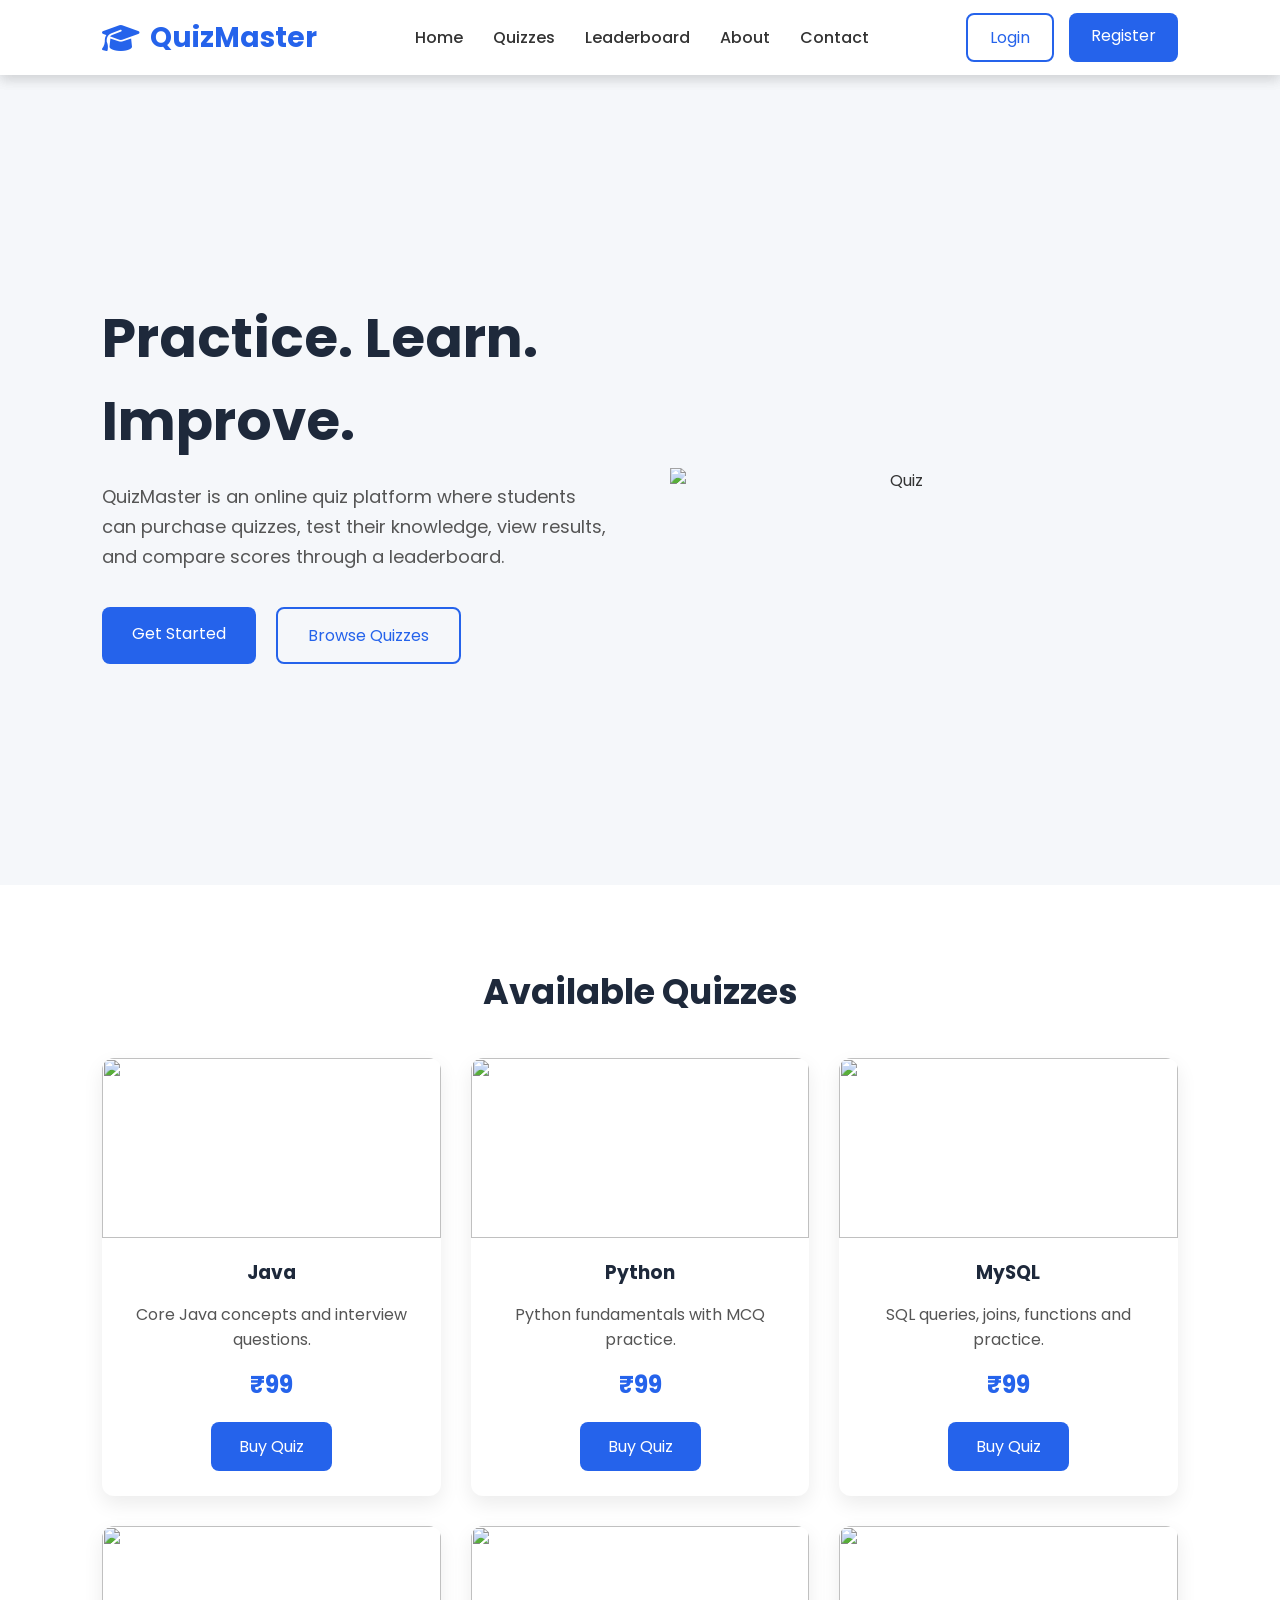
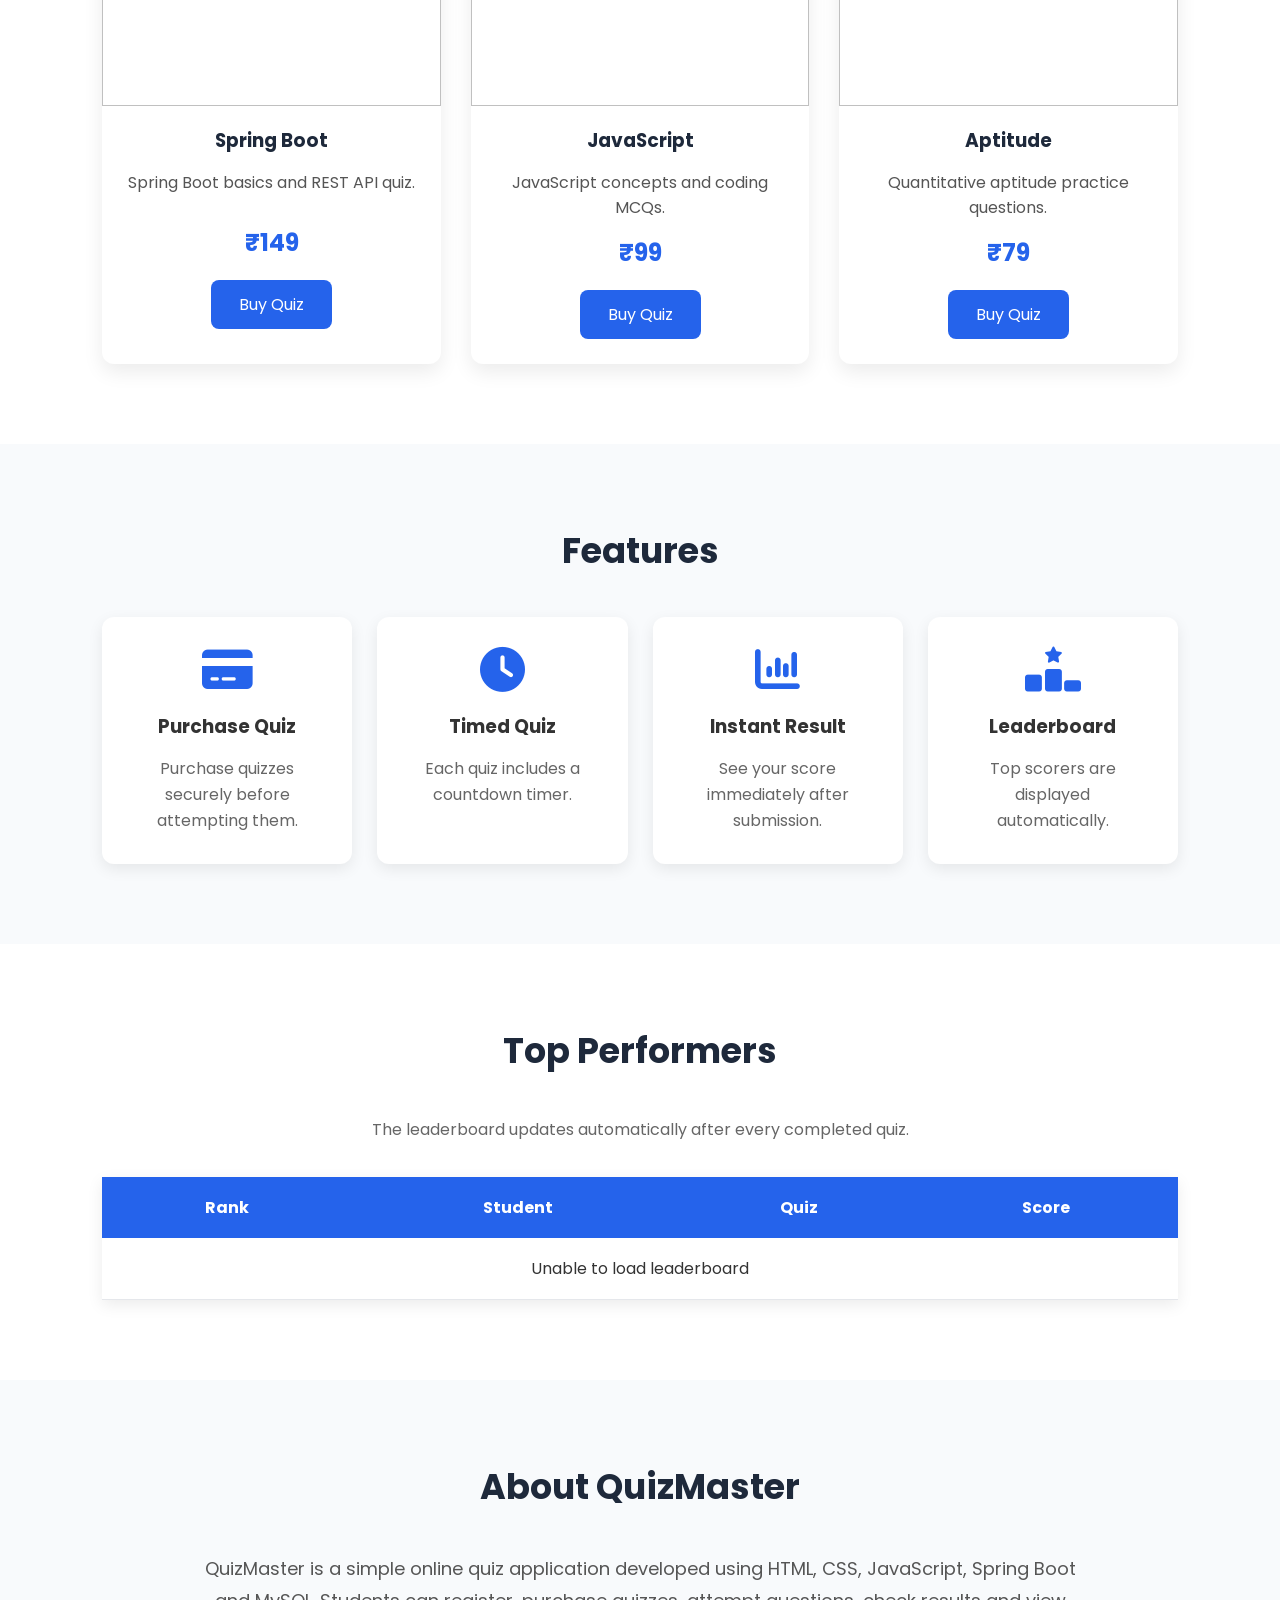
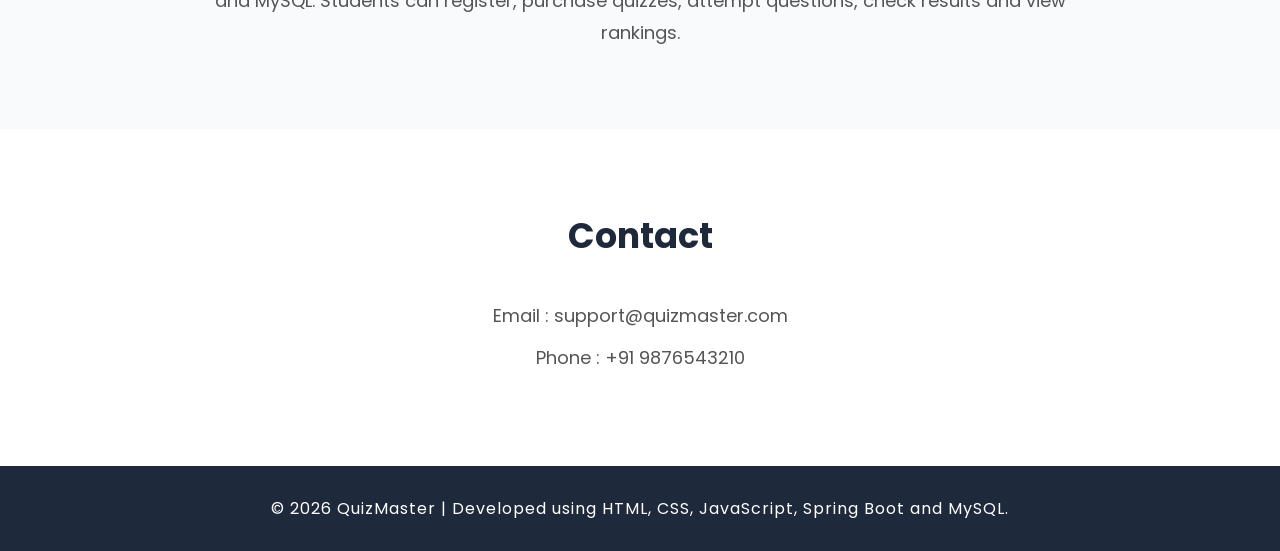
==== frontend/index.html @ 89b24b5e "Initial Commit" ====
<!DOCTYPE html>
<html lang="en">

<head>

    <meta charset="UTF-8">
    <meta name="viewport" content="width=device-width, initial-scale=1.0">

    <title>QuizMaster</title>

    <link rel="stylesheet" href="css/style.css">

    <link rel="preconnect" href="https://fonts.googleapis.com">

    <link rel="preconnect" href="https://fonts.gstatic.com" crossorigin>

    <link href="https://fonts.googleapis.com/css2?family=Poppins:wght@300;400;500;600;700&display=swap"
        rel="stylesheet">

    <link rel="stylesheet"
        href="https://cdnjs.cloudflare.com/ajax/libs/font-awesome/6.7.2/css/all.min.css">

</head>

<body>

    <header class="navbar">

<div class="nav-left">

<a href="index.html">Home</a>

<a href="#quiz">Quizzes</a>

<a href="#leaderboard">Leaderboard</a>

<a href="#about">About</a>

</div>

<div class="nav-right">

<a href="login.html">Login</a>

<a href="register.html">Register</a>

<a href="leaderboard.html">Leaderboard</a>

</div>

</header>

    <!-- ================= HEADER ================= -->

    <header>

        <div class="logo">

            <i class="fa-solid fa-graduation-cap"></i>

            <h2>QuizMaster</h2>

        </div>

        <nav>

            <a href="#">Home</a>

            <a href="#quiz">Quizzes</a>

            <a href="#leaderboard">Leaderboard</a>

            <a href="#about">About</a>

            <a href="#contact">Contact</a>

        </nav>

        <div class="buttons">

            <a href="login.html" class="login-btn">Login</a>

            <a href="register.html" class="register-btn">Register</a>

        </div>

    </header>



    <!-- ================= HERO ================= -->

    <section class="hero">

        <div class="hero-left">

            <h1>Practice. Learn. Improve.</h1>

            <p>

                QuizMaster is an online quiz platform where students can purchase quizzes,
                test their knowledge, view results, and compare scores through a leaderboard.

            </p>

            <div class="hero-buttons">

                <a href="register.html" class="primary-btn">Get Started</a>

                <a href="#quiz" class="secondary-btn">Browse Quizzes</a>

            </div>

        </div>

        <div class="hero-right">

            <img src="images/hero.png" alt="Quiz">

        </div>

    </section>



    <!-- ================= QUIZZES ================= -->

    <section class="quiz-section" id="quiz">

        <h2>Available Quizzes</h2>

        <div class="quiz-container">

            <div class="quiz-card">

                <img src="images/java.png">

                <h3>Java</h3>

                <p>Core Java concepts and interview questions.</p>

                <h4>₹99</h4>

                <button>Buy Quiz</button>

            </div>

            <div class="quiz-card">

                <img src="images/python.png">

                <h3>Python</h3>

                <p>Python fundamentals with MCQ practice.</p>

                <h4>₹99</h4>

                <button>Buy Quiz</button>

            </div>

            <div class="quiz-card">

                <img src="images/mysql.png">

                <h3>MySQL</h3>

                <p>SQL queries, joins, functions and practice.</p>

                <h4>₹99</h4>

                <button>Buy Quiz</button>

            </div>

            <div class="quiz-card">

                <img src="images/spring.png">

                <h3>Spring Boot</h3>

                <p>Spring Boot basics and REST API quiz.</p>

                <h4>₹149</h4>

                <button>Buy Quiz</button>

            </div>

            <div class="quiz-card">

                <img src="images/javascript.png">

                <h3>JavaScript</h3>

                <p>JavaScript concepts and coding MCQs.</p>

                <h4>₹99</h4>

                <button>Buy Quiz</button>

            </div>

            <div class="quiz-card">

                <img src="images/aptitude.png">

                <h3>Aptitude</h3>

                <p>Quantitative aptitude practice questions.</p>

                <h4>₹79</h4>

                <button>Buy Quiz</button>

            </div>

        </div>

    </section>



    <!-- ================= FEATURES ================= -->

    <section class="features">

        <h2>Features</h2>

        <div class="feature-container">

            <div class="feature-card">

                <i class="fa-solid fa-credit-card"></i>

                <h3>Purchase Quiz</h3>

                <p>Purchase quizzes securely before attempting them.</p>

            </div>

            <div class="feature-card">

                <i class="fa-solid fa-clock"></i>

                <h3>Timed Quiz</h3>

                <p>Each quiz includes a countdown timer.</p>

            </div>

            <div class="feature-card">

                <i class="fa-solid fa-chart-column"></i>

                <h3>Instant Result</h3>

                <p>See your score immediately after submission.</p>

            </div>

            <div class="feature-card">

                <i class="fa-solid fa-ranking-star"></i>

                <h3>Leaderboard</h3>

                <p>Top scorers are displayed automatically.</p>

            </div>

        </div>

    </section>



    <!-- ================= LEADERBOARD ================= -->

    <section class="leaderboard" id="leaderboard">

        <h2>Top Performers</h2>

        <p>

            The leaderboard updates automatically after every completed quiz.

        </p>

        <table>

            <thead>

                <tr>

                    <th>Rank</th>

                    <th>Student</th>

                    <th>Quiz</th>

                    <th>Score</th>

                </tr>

            </thead>

            <tbody id="leaderboardBody">

                <tr>

                    <td colspan="4">

                        Loading leaderboard...

                    </td>

                </tr>

            </tbody>

        </table>

    </section>



    <!-- ================= ABOUT ================= -->

    <section class="about" id="about">

        <h2>About QuizMaster</h2>

        <p>

            QuizMaster is a simple online quiz application developed using
            HTML, CSS, JavaScript, Spring Boot and MySQL.

            Students can register, purchase quizzes, attempt questions,
            check results and view rankings.

        </p>

    </section>



    <!-- ================= CONTACT ================= -->

    <section class="contact" id="contact">

        <h2>Contact</h2>

        <p>Email : support@quizmaster.com</p>

        <p>Phone : +91 9876543210</p>

    </section>



    <!-- ================= FOOTER ================= -->

    <footer>

        <p>

            © 2026 QuizMaster | Developed using HTML, CSS, JavaScript,
            Spring Boot and MySQL.

        </p>

    </footer>

    <script src="js/index.js"></script>
    

</body>

</html>
---- frontend/css/style.css ----
/* ===========================
        GLOBAL
=========================== */

@import url('https://fonts.googleapis.com/css2?family=Poppins:wght@300;400;500;600;700&display=swap');

*{
    margin:0;
    padding:0;
    box-sizing:border-box;
    font-family:'Poppins',sans-serif;
}

html{
    scroll-behavior:smooth;
}

body{
    background:#f5f7fa;
    color:#333;
}

img{
    max-width:100%;
    display:block;
}

section{
    padding:80px 8%;
}

h2{
    text-align:center;
    margin-bottom:40px;
    font-size:35px;
    color:#1e293b;
}

/* ===========================
        HEADER
=========================== */

header{

    width:100%;
    height:75px;

    background:white;

    display:flex;

    justify-content:space-between;

    align-items:center;

    padding:0 8%;

    position:fixed;

    top:0;

    z-index:1000;

    box-shadow:0 5px 12px rgba(0,0,0,.08);

}

.logo{

    display:flex;

    align-items:center;

    gap:10px;

}

.logo i{

    color:#2563eb;

    font-size:30px;

}

.logo h2{

    margin:0;

    font-size:28px;

    color:#2563eb;

}

nav{

    display:flex;

    gap:30px;

}

nav a{

    text-decoration:none;

    color:#333;

    font-weight:500;

    transition:.3s;

}

nav a:hover{

    color:#2563eb;

}

.buttons{

    display:flex;

    gap:15px;

}

.login-btn{

    text-decoration:none;

    border:2px solid #2563eb;

    color:#2563eb;

    padding:10px 22px;

    border-radius:8px;

    transition:.3s;

}

.login-btn:hover{

    background:#2563eb;

    color:white;

}

.register-btn{

    text-decoration:none;

    background:#2563eb;

    color:white;

    padding:10px 22px;

    border-radius:8px;

    transition:.3s;

}

.register-btn:hover{

    background:#1d4ed8;

}

/* ===========================
        HERO
=========================== */

.hero{

    margin-top:75px;

    display:flex;

    justify-content:space-between;

    align-items:center;

    gap:60px;

    min-height:90vh;

}

.hero-left{

    flex:1;

}

.hero-left h1{

    font-size:55px;

    margin-bottom:20px;

    color:#1e293b;

}

.hero-left p{

    color:#555;

    line-height:30px;

    font-size:18px;

    margin-bottom:35px;

}

.hero-buttons{

    display:flex;

    gap:20px;

}

.primary-btn{

    text-decoration:none;

    background:#2563eb;

    color:white;

    padding:14px 30px;

    border-radius:8px;

    transition:.3s;

}

.primary-btn:hover{

    background:#1d4ed8;

}

.secondary-btn{

    text-decoration:none;

    border:2px solid #2563eb;

    color:#2563eb;

    padding:14px 30px;

    border-radius:8px;

    transition:.3s;

}

.secondary-btn:hover{

    background:#2563eb;

    color:white;

}

.hero-right{

    flex:1;

    text-align:center;

}

.hero-right img{

    width:90%;

}

/* ===========================
        QUIZ SECTION
=========================== */

.quiz-section{

    background:#ffffff;

}

.quiz-container{

    display:grid;

    grid-template-columns:repeat(auto-fit,minmax(280px,1fr));

    gap:30px;

}

.quiz-card{

    background:white;

    border-radius:12px;

    overflow:hidden;

    box-shadow:0 8px 20px rgba(0,0,0,.08);

    transition:.3s;

    text-align:center;

    padding-bottom:25px;

}

.quiz-card:hover{

    transform:translateY(-8px);

    box-shadow:0 15px 30px rgba(0,0,0,.15);

}

.quiz-card img{

    width:100%;

    height:180px;

    object-fit:cover;

}

.quiz-card h3{

    margin-top:20px;

    color:#1e293b;

}

.quiz-card p{

    color:#555;

    padding:15px;

    min-height:70px;

}

.quiz-card h4{

    color:#2563eb;

    font-size:24px;

    margin-bottom:20px;

}

.quiz-card button{

    border:none;

    background:#2563eb;

    color:white;

    padding:12px 28px;

    border-radius:8px;

    cursor:pointer;

    transition:.3s;

}

.quiz-card button:hover{

    background:#1d4ed8;

}

/* ===========================
        FEATURES
=========================== */

.features{

    background:#f8fafc;

}

.feature-container{

    display:grid;

    grid-template-columns:repeat(auto-fit,minmax(240px,1fr));

    gap:25px;

}

.feature-card{

    background:white;

    border-radius:12px;

    padding:30px;

    text-align:center;

    box-shadow:0 5px 15px rgba(0,0,0,.08);

    transition:.3s;

}

.feature-card:hover{

    transform:translateY(-6px);

}

.feature-card i{

    font-size:45px;

    color:#2563eb;

    margin-bottom:20px;

}

.feature-card h3{

    margin-bottom:15px;

}

.feature-card p{

    color:#666;

    line-height:26px;

}

/* ===========================
        LEADERBOARD
=========================== */

.leaderboard{

    background:white;

}

.leaderboard p{

    text-align:center;

    color:#666;

    margin-bottom:35px;

}

table{

    width:100%;

    border-collapse:collapse;

    background:white;

    box-shadow:0 5px 15px rgba(0,0,0,.08);

}

thead{

    background:#2563eb;

    color:white;

}

th{

    padding:18px;

}

td{

    padding:18px;

    text-align:center;

    border-bottom:1px solid #e5e7eb;

}

tbody tr:hover{

    background:#f8fafc;

}

/* ===========================
        ABOUT
=========================== */

.about{

    background:#f8fafc;

}

.about p{

    max-width:900px;

    margin:auto;

    text-align:center;

    line-height:32px;

    color:#555;

    font-size:18px;

}

/* ===========================
        CONTACT
=========================== */

.contact{

    background:white;

    text-align:center;

}

.contact p{

    margin:15px 0;

    color:#555;

    font-size:18px;

}

/* ===========================
        FOOTER
=========================== */

footer{

    background:#1e293b;

    color:white;

    text-align:center;

    padding:30px;

}

footer p{

    font-size:16px;

    letter-spacing:1px;

}

/* ===========================
        COMMON
=========================== */

button{

    cursor:pointer;

    font-size:16px;

}

button:hover{

    opacity:.95;

}

a{

    transition:.3s;

}

::selection{

    background:#2563eb;

    color:white;

}

/* ===========================
        SCROLLBAR
=========================== */

::-webkit-scrollbar{

    width:8px;

}

::-webkit-scrollbar-track{

    background:#f1f1f1;

}

::-webkit-scrollbar-thumb{

    background:#2563eb;

    border-radius:20px;

}

::-webkit-scrollbar-thumb:hover{

    background:#1d4ed8;

}

/* ===========================
        TABLET
=========================== */

@media(max-width:992px){

    header{

        padding:0 30px;

    }

    nav{

        gap:18px;

    }

    .hero{

        flex-direction:column;

        text-align:center;

        padding-top:120px;

    }

    .hero-left h1{

        font-size:42px;

    }

    .hero-buttons{

        justify-content:center;

    }

    .hero-right{

        margin-top:40px;

    }

}

/* ===========================
        MOBILE
=========================== */

@media(max-width:768px){

    header{

        flex-direction:column;

        height:auto;

        padding:20px;

    }

    nav{

        margin:20px 0;

        flex-wrap:wrap;

        justify-content:center;

    }

    .buttons{

        margin-bottom:10px;

    }

    section{

        padding:60px 20px;

    }

    .hero{

        margin-top:140px;

    }

    .hero-left h1{

        font-size:34px;

        line-height:45px;

    }

    .hero-left p{

        font-size:16px;

    }

    .hero-buttons{

        flex-direction:column;

        align-items:center;

    }

    .primary-btn,

    .secondary-btn{

        width:220px;

        text-align:center;

    }

    table{

        font-size:14px;

    }

    th,

    td{

        padding:12px 8px;

    }

}

/* ===========================
        SMALL MOBILE
=========================== */

@media(max-width:480px){

    .logo h2{

        font-size:22px;

    }

    nav{

        gap:12px;

    }

    nav a{

        font-size:14px;

    }

    h2{

        font-size:28px;

    }

    .quiz-card{

        margin:0 5px;

    }

}

/* ===========================
        LOGIN PAGE
=========================== */

.login-page{

    display:flex;

    justify-content:center;

    align-items:center;

    min-height:100vh;

    background:#f5f7fa;

}

.login-box{

    width:420px;

    background:white;

    padding:40px;

    border-radius:12px;

    box-shadow:0 10px 25px rgba(0,0,0,.08);

}

.login-box h2{

    margin-bottom:10px;

    text-align:center;

}

.login-box p{

    text-align:center;

    color:#666;

    margin-bottom:30px;

}

.input-group{

    margin-bottom:20px;

}

.input-group label{

    display:block;

    margin-bottom:8px;

    font-weight:600;

}

.input-group input{

    width:100%;

    padding:12px;

    border:1px solid #ccc;

    border-radius:8px;

    outline:none;

    font-size:15px;

}

.input-group input:focus{

    border-color:#2563eb;

}

.login-button{

    width:100%;

    border:none;

    background:#2563eb;

    color:white;

    padding:14px;

    border-radius:8px;

    font-size:16px;

    cursor:pointer;

}

.login-button:hover{

    background:#1d4ed8;

}

.extra-links{

    text-align:center;

    margin-top:20px;

}

.extra-links a{

    color:#2563eb;

    text-decoration:none;

    font-weight:600;

}

/* ===========================
        DASHBOARD
=========================== */

.dashboard-card{
    background:white;
    padding:30px;
    border-radius:12px;
    box-shadow:0 8px 20px rgba(0,0,0,.08);
    max-width:700px;
    margin:120px auto;
    text-align:center;
}

.dashboard-card h2{
    margin-bottom:20px;
}

.dashboard-buttons{
    display:flex;
    justify-content:center;
    gap:20px;
    flex-wrap:wrap;
    margin-top:30px;
}

/* ===========================
        QUIZ PAGE
=========================== */

.question{
    background:white;
    padding:20px;
    margin-bottom:20px;
    border-radius:10px;
    box-shadow:0 5px 15px rgba(0,0,0,.08);
}

.question h3{
    margin-bottom:15px;
}

.question label{
    display:block;
    margin:10px 0;
}

/* ===========================
        RESULT PAGE
=========================== */

.result-card{
    max-width:600px;
    margin:100px auto;
    background:white;
    padding:30px;
    border-radius:12px;
    box-shadow:0 10px 25px rgba(0,0,0,.08);
    text-align:center;
}

.result-card h1{
    color:#2563eb;
}

/* ===========================
        TABLE BUTTON
=========================== */

.table-btn{
    background:#2563eb;
    color:white;
    border:none;
    padding:10px 18px;
    border-radius:6px;
    cursor:pointer;
}

textarea{

width:100%;

padding:12px;

margin:10px 0;

border:1px solid #ccc;

border-radius:6px;

resize:none;

font-size:15px;

box-sizing:border-box;

}

/* ===========================
   COMMON FORM PAGES
=========================== */

.container{

    min-height:100vh;

    display:flex;

    justify-content:center;

    align-items:center;

    background:#f5f7fa;

    padding:20px;

}

.card{

    width:450px;

    background:white;

    padding:40px;

    border-radius:12px;

    box-shadow:0 10px 25px rgba(0,0,0,.08);

}

.card h1{

    text-align:center;

    color:#2563eb;

    margin-bottom:10px;

}

.card h3{

    text-align:center;

    margin-bottom:30px;

    color:#333;

}

.card input,

.card select,

.card textarea{

    width:100%;

    padding:12px;

    margin-bottom:18px;

    border:1px solid #ccc;

    border-radius:8px;

    font-size:15px;

    outline:none;

}

.card input:focus,

.card select:focus,

.card textarea:focus{

    border-color:#2563eb;

}

.card button{

    width:100%;

    background:#2563eb;

    color:white;

    border:none;

    padding:14px;

    border-radius:8px;

    font-size:16px;

    cursor:pointer;

}

.card button:hover{

    background:#1d4ed8;

}

.card p{

    text-align:center;

    margin-top:20px;

}

.card a{

    color:#2563eb;

    text-decoration:none;

    font-weight:600;

}

.navbar{

display:flex;
justify-content:space-between;
align-items:center;
padding:18px 50px;
background:#2f5fe3;

}

.nav-left a,
.nav-right a{

color:white;
text-decoration:none;
margin-right:25px;
font-weight:600;

}

.nav-left a:hover,
.nav-right a:hover{

color:#ffd54f;

}
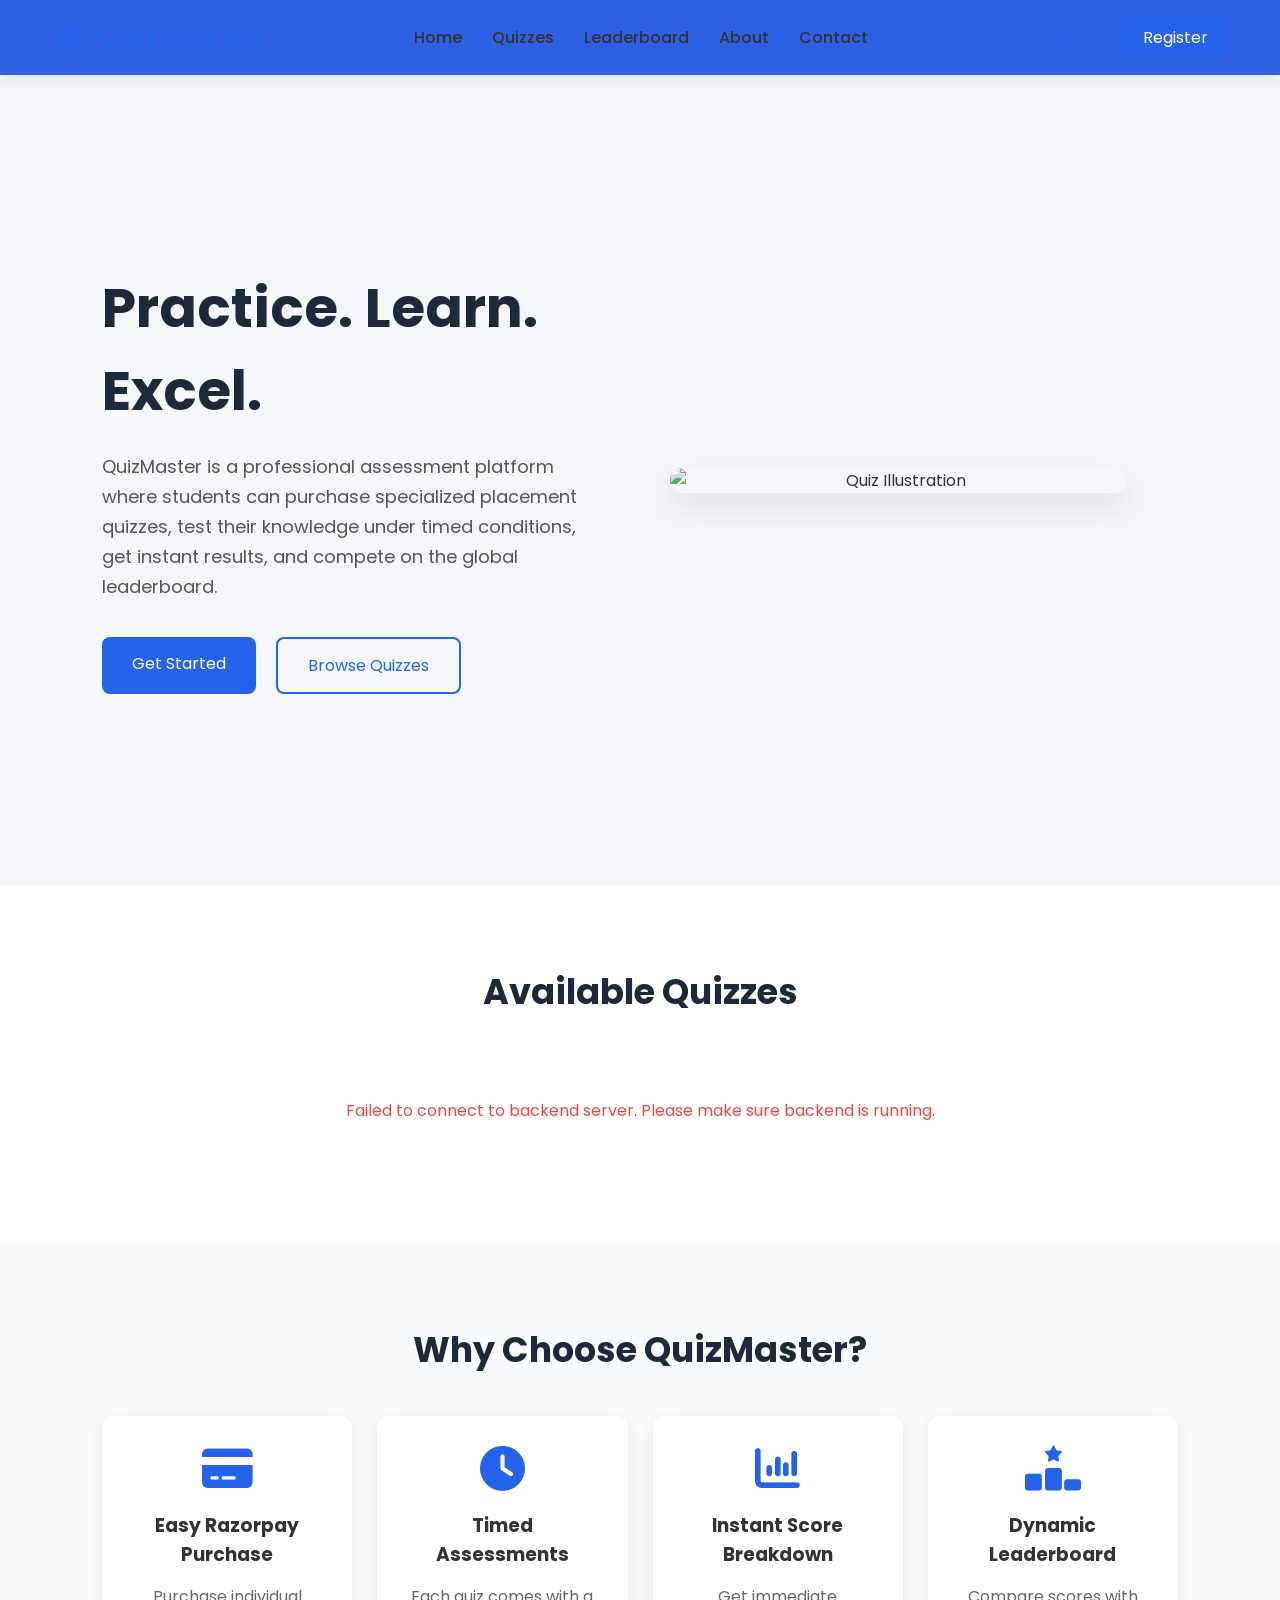
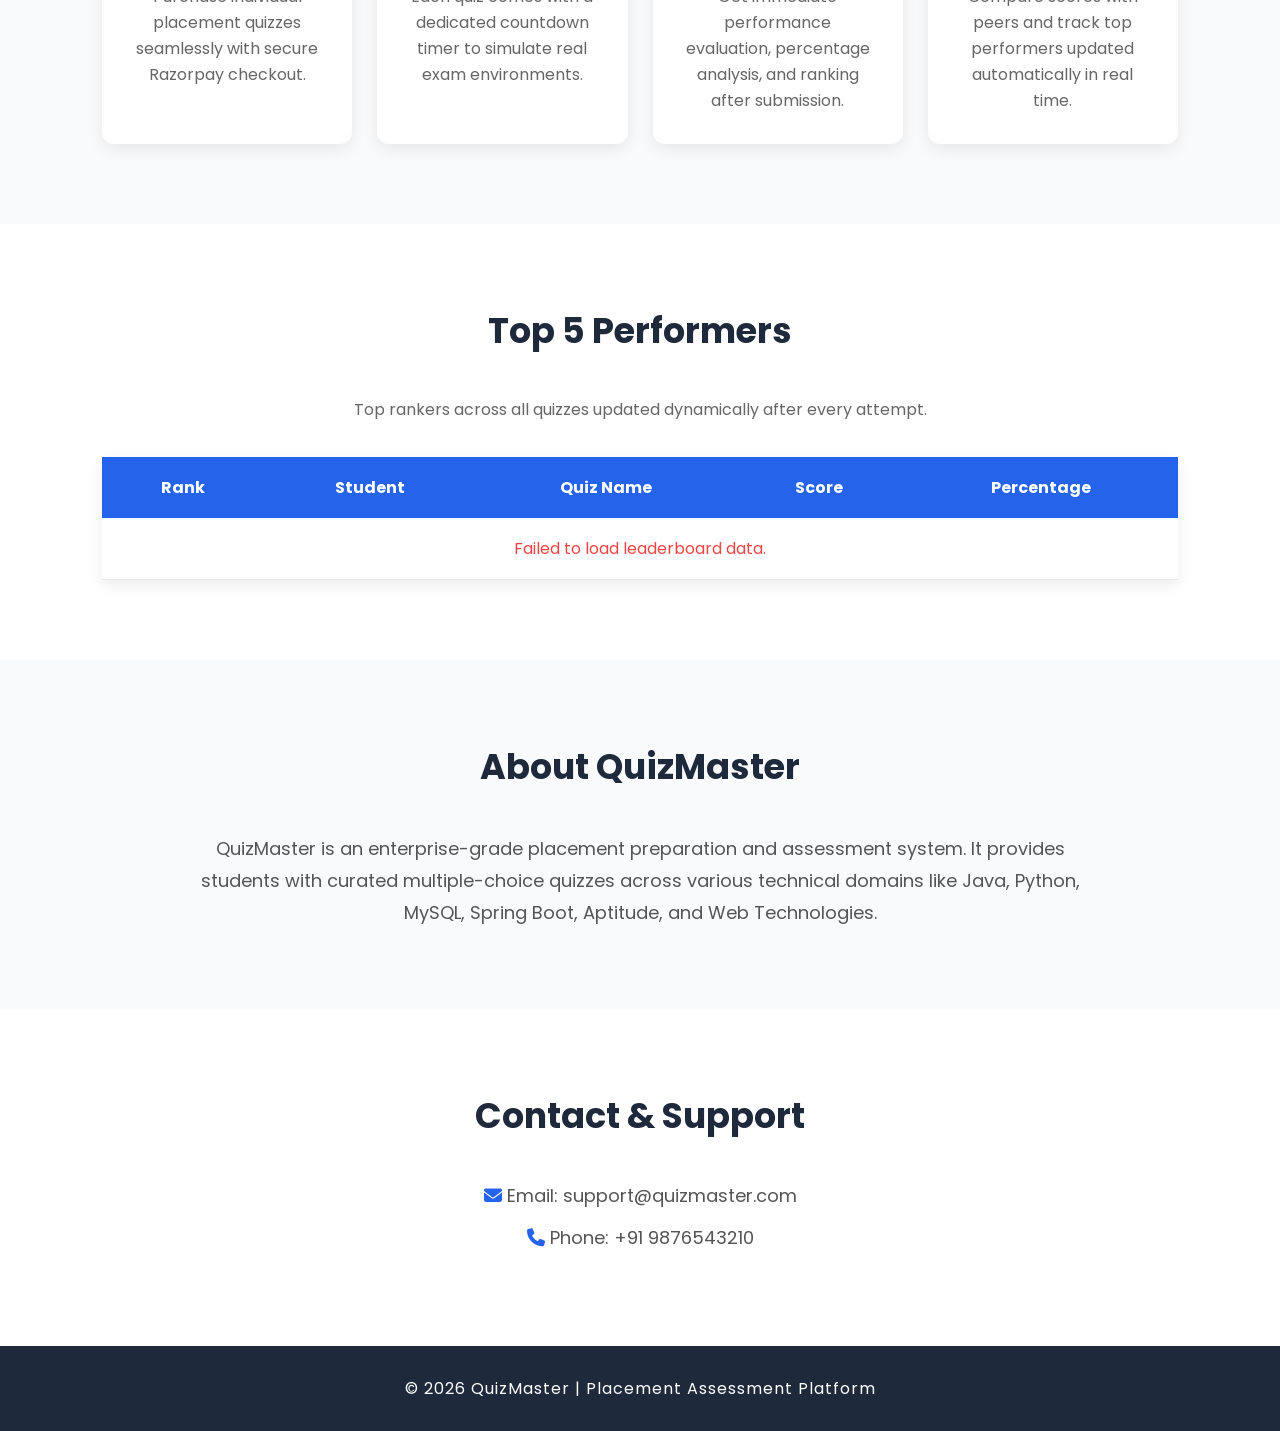
==== commit 0d0c112e: "update" ====
--- a/frontend/index.html
+++ b/frontend/index.html
@@ -2,379 +2,128 @@
 <html lang="en">
 
 <head>
-
     <meta charset="UTF-8">
     <meta name="viewport" content="width=device-width, initial-scale=1.0">
-
-    <title>QuizMaster</title>
-
+    <title>QuizMaster - Online Quiz & Assessment Platform</title>
     <link rel="stylesheet" href="css/style.css">
-
     <link rel="preconnect" href="https://fonts.googleapis.com">
-
     <link rel="preconnect" href="https://fonts.gstatic.com" crossorigin>
-
-    <link href="https://fonts.googleapis.com/css2?family=Poppins:wght@300;400;500;600;700&display=swap"
-        rel="stylesheet">
-
-    <link rel="stylesheet"
-        href="https://cdnjs.cloudflare.com/ajax/libs/font-awesome/6.7.2/css/all.min.css">
-
+    <link href="https://fonts.googleapis.com/css2?family=Poppins:wght@300;400;500;600;700&display=swap" rel="stylesheet">
+    <link rel="stylesheet" href="https://cdnjs.cloudflare.com/ajax/libs/font-awesome/6.7.2/css/all.min.css">
+    <script src="https://checkout.razorpay.com/v1/checkout.js"></script>
 </head>
 
 <body>
 
+    <!-- ================= NAVBAR ================= -->
     <header class="navbar">
-
-<div class="nav-left">
-
-<a href="index.html">Home</a>
-
-<a href="#quiz">Quizzes</a>
-
-<a href="#leaderboard">Leaderboard</a>
-
-<a href="#about">About</a>
-
-</div>
-
-<div class="nav-right">
-
-<a href="login.html">Login</a>
-
-<a href="register.html">Register</a>
-
-<a href="leaderboard.html">Leaderboard</a>
-
-</div>
-
-</header>
-
-    <!-- ================= HEADER ================= -->
-
-    <header>
-
-        <div class="logo">
-
-            <i class="fa-solid fa-graduation-cap"></i>
-
-            <h2>QuizMaster</h2>
-
-        </div>
-
-        <nav>
-
-            <a href="#">Home</a>
-
-            <a href="#quiz">Quizzes</a>
-
-            <a href="#leaderboard">Leaderboard</a>
-
-            <a href="#about">About</a>
-
-            <a href="#contact">Contact</a>
-
-        </nav>
-
-        <div class="buttons">
-
-            <a href="login.html" class="login-btn">Login</a>
-
-            <a href="register.html" class="register-btn">Register</a>
-
-        </div>
-
+        <!-- Dynamically rendered by common.js -->
     </header>
 
-
-
     <!-- ================= HERO ================= -->
-
     <section class="hero">
-
         <div class="hero-left">
-
-            <h1>Practice. Learn. Improve.</h1>
-
+            <h1>Practice. Learn. Excel.</h1>
             <p>
-
-                QuizMaster is an online quiz platform where students can purchase quizzes,
-                test their knowledge, view results, and compare scores through a leaderboard.
-
+                QuizMaster is a professional assessment platform where students can purchase specialized placement quizzes,
+                test their knowledge under timed conditions, get instant results, and compete on the global leaderboard.
             </p>
-
             <div class="hero-buttons">
-
                 <a href="register.html" class="primary-btn">Get Started</a>
-
                 <a href="#quiz" class="secondary-btn">Browse Quizzes</a>
-
             </div>
-
         </div>
-
         <div class="hero-right">
-
-            <img src="images/hero.png" alt="Quiz">
-
+            <img src="https://images.unsplash.com/photo-1434030216411-0b793f4b4173?w=800&auto=format&fit=crop" alt="Quiz Illustration" style="border-radius: 16px; box-shadow: 0 15px 30px rgba(0,0,0,0.1);">
         </div>
-
     </section>
 
-
-
     <!-- ================= QUIZZES ================= -->
-
     <section class="quiz-section" id="quiz">
-
         <h2>Available Quizzes</h2>
-
-        <div class="quiz-container">
-
-            <div class="quiz-card">
-
-                <img src="images/java.png">
-
-                <h3>Java</h3>
-
-                <p>Core Java concepts and interview questions.</p>
-
-                <h4>₹99</h4>
-
-                <button>Buy Quiz</button>
-
+        <div class="quiz-container" id="quizContainer">
+            <div style="grid-column: 1/-1; text-align: center; padding: 40px;">
+                <i class="fa-solid fa-spinner fa-spin" style="font-size: 32px; color: #2563eb;"></i>
+                <p style="margin-top: 10px; color: #64748b;">Loading dynamic quizzes from server...</p>
             </div>
-
-            <div class="quiz-card">
-
-                <img src="images/python.png">
-
-                <h3>Python</h3>
-
-                <p>Python fundamentals with MCQ practice.</p>
-
-                <h4>₹99</h4>
-
-                <button>Buy Quiz</button>
-
-            </div>
-
-            <div class="quiz-card">
-
-                <img src="images/mysql.png">
-
-                <h3>MySQL</h3>
-
-                <p>SQL queries, joins, functions and practice.</p>
-
-                <h4>₹99</h4>
-
-                <button>Buy Quiz</button>
-
-            </div>
-
-            <div class="quiz-card">
-
-                <img src="images/spring.png">
-
-                <h3>Spring Boot</h3>
-
-                <p>Spring Boot basics and REST API quiz.</p>
-
-                <h4>₹149</h4>
-
-                <button>Buy Quiz</button>
-
-            </div>
-
-            <div class="quiz-card">
-
-                <img src="images/javascript.png">
-
-                <h3>JavaScript</h3>
-
-                <p>JavaScript concepts and coding MCQs.</p>
-
-                <h4>₹99</h4>
-
-                <button>Buy Quiz</button>
-
-            </div>
-
-            <div class="quiz-card">
-
-                <img src="images/aptitude.png">
-
-                <h3>Aptitude</h3>
-
-                <p>Quantitative aptitude practice questions.</p>
-
-                <h4>₹79</h4>
-
-                <button>Buy Quiz</button>
-
-            </div>
-
         </div>
-
     </section>
 
-
-
     <!-- ================= FEATURES ================= -->
-
     <section class="features">
-
-        <h2>Features</h2>
-
+        <h2>Why Choose QuizMaster?</h2>
         <div class="feature-container">
-
             <div class="feature-card">
-
                 <i class="fa-solid fa-credit-card"></i>
-
-                <h3>Purchase Quiz</h3>
-
-                <p>Purchase quizzes securely before attempting them.</p>
-
+                <h3>Easy Razorpay Purchase</h3>
+                <p>Purchase individual placement quizzes seamlessly with secure Razorpay checkout.</p>
             </div>
-
             <div class="feature-card">
-
                 <i class="fa-solid fa-clock"></i>
-
-                <h3>Timed Quiz</h3>
-
-                <p>Each quiz includes a countdown timer.</p>
-
+                <h3>Timed Assessments</h3>
+                <p>Each quiz comes with a dedicated countdown timer to simulate real exam environments.</p>
             </div>
-
             <div class="feature-card">
-
                 <i class="fa-solid fa-chart-column"></i>
-
-                <h3>Instant Result</h3>
-
-                <p>See your score immediately after submission.</p>
-
+                <h3>Instant Score Breakdown</h3>
+                <p>Get immediate performance evaluation, percentage analysis, and ranking after submission.</p>
             </div>
-
             <div class="feature-card">
-
                 <i class="fa-solid fa-ranking-star"></i>
-
-                <h3>Leaderboard</h3>
-
-                <p>Top scorers are displayed automatically.</p>
-
+                <h3>Dynamic Leaderboard</h3>
+                <p>Compare scores with peers and track top performers updated automatically in real time.</p>
             </div>
-
         </div>
-
     </section>
 
-
-
     <!-- ================= LEADERBOARD ================= -->
-
     <section class="leaderboard" id="leaderboard">
-
-        <h2>Top Performers</h2>
-
-        <p>
-
-            The leaderboard updates automatically after every completed quiz.
-
-        </p>
-
+        <h2>Top 5 Performers</h2>
+        <p>Top rankers across all quizzes updated dynamically after every attempt.</p>
         <table>
-
             <thead>
-
                 <tr>
-
                     <th>Rank</th>
-
                     <th>Student</th>
-
-                    <th>Quiz</th>
-
+                    <th>Quiz Name</th>
                     <th>Score</th>
-
+                    <th>Percentage</th>
                 </tr>
-
             </thead>
-
-            <tbody id="leaderboardBody">
-
+            <tbody id="topPerformersBody">
                 <tr>
-
-                    <td colspan="4">
-
-                        Loading leaderboard...
-
+                    <td colspan="5" style="text-align:center; padding:30px;">
+                        <i class="fa-solid fa-spinner fa-spin" style="color: #2563eb;"></i> Loading top performers...
                     </td>
-
                 </tr>
-
             </tbody>
-
         </table>
-
     </section>
 
-
-
     <!-- ================= ABOUT ================= -->
-
     <section class="about" id="about">
-
         <h2>About QuizMaster</h2>
-
         <p>
-
-            QuizMaster is a simple online quiz application developed using
-            HTML, CSS, JavaScript, Spring Boot and MySQL.
-
-            Students can register, purchase quizzes, attempt questions,
-            check results and view rankings.
-
+            QuizMaster is an enterprise-grade placement preparation and assessment system.
+            It provides students with curated multiple-choice quizzes across various technical domains like Java, Python,
+            MySQL, Spring Boot, Aptitude, and Web Technologies.
         </p>
-
     </section>
 
-
-
     <!-- ================= CONTACT ================= -->
-
     <section class="contact" id="contact">
-
-        <h2>Contact</h2>
-
-        <p>Email : support@quizmaster.com</p>
-
-        <p>Phone : +91 9876543210</p>
-
+        <h2>Contact & Support</h2>
+        <p><i class="fa-solid fa-envelope" style="color:#2563eb;"></i> Email: support@quizmaster.com</p>
+        <p><i class="fa-solid fa-phone" style="color:#2563eb;"></i> Phone: +91 9876543210</p>
     </section>
 
-
-
     <!-- ================= FOOTER ================= -->
-
     <footer>
-
-        <p>
-
-            © 2026 QuizMaster | Developed using HTML, CSS, JavaScript,
-            Spring Boot and MySQL.
-
-        </p>
-
+        <p>© 2026 QuizMaster | Placement Assessment Platform</p>
     </footer>
 
+    <script src="js/common.js"></script>
     <script src="js/index.js"></script>
-    
-
 </body>
 
 </html>
--- a/frontend/css/style.css
+++ b/frontend/css/style.css
@@ -1,1225 +1,1465 @@
-/* ===========================
-        GLOBAL
-=========================== */
-
-@import url('https://fonts.googleapis.com/css2?family=Poppins:wght@300;400;500;600;700&display=swap');
-
-*{
-    margin:0;
-    padding:0;
-    box-sizing:border-box;
-    font-family:'Poppins',sans-serif;
-}
-
-html{
-    scroll-behavior:smooth;
-}
-
-body{
-    background:#f5f7fa;
-    color:#333;
-}
-
-img{
-    max-width:100%;
-    display:block;
-}
-
-section{
-    padding:80px 8%;
-}
-
-h2{
-    text-align:center;
-    margin-bottom:40px;
-    font-size:35px;
-    color:#1e293b;
-}
-
-/* ===========================
-        HEADER
-=========================== */
-
-header{
-
-    width:100%;
-    height:75px;
-
-    background:white;
-
-    display:flex;
-
-    justify-content:space-between;
-
-    align-items:center;
-
-    padding:0 8%;
-
-    position:fixed;
-
-    top:0;
-
-    z-index:1000;
-
-    box-shadow:0 5px 12px rgba(0,0,0,.08);
-
-}
-
-.logo{
-
-    display:flex;
-
-    align-items:center;
-
-    gap:10px;
-
-}
-
-.logo i{
-
-    color:#2563eb;
-
-    font-size:30px;
-
-}
-
-.logo h2{
-
-    margin:0;
-
-    font-size:28px;
-
-    color:#2563eb;
-
-}
-
-nav{
-
-    display:flex;
-
-    gap:30px;
-
-}
-
-nav a{
-
-    text-decoration:none;
-
-    color:#333;
-
-    font-weight:500;
-
-    transition:.3s;
-
-}
-
-nav a:hover{
-
-    color:#2563eb;
-
-}
-
-.buttons{
-
-    display:flex;
-
-    gap:15px;
-
-}
-
-.login-btn{
-
-    text-decoration:none;
-
-    border:2px solid #2563eb;
-
-    color:#2563eb;
-
-    padding:10px 22px;
-
-    border-radius:8px;
-
-    transition:.3s;
-
-}
-
-.login-btn:hover{
-
-    background:#2563eb;
-
-    color:white;
-
-}
-
-.register-btn{
-
-    text-decoration:none;
-
-    background:#2563eb;
-
-    color:white;
-
-    padding:10px 22px;
-
-    border-radius:8px;
-
-    transition:.3s;
-
-}
-
-.register-btn:hover{
-
-    background:#1d4ed8;
-
-}
-
-/* ===========================
-        HERO
-=========================== */
-
-.hero{
-
-    margin-top:75px;
-
-    display:flex;
-
-    justify-content:space-between;
-
-    align-items:center;
-
-    gap:60px;
-
-    min-height:90vh;
-
-}
-
-.hero-left{
-
-    flex:1;
-
-}
-
-.hero-left h1{
-
-    font-size:55px;
-
-    margin-bottom:20px;
-
-    color:#1e293b;
-
-}
-
-.hero-left p{
-
-    color:#555;
-
-    line-height:30px;
-
-    font-size:18px;
-
-    margin-bottom:35px;
-
-}
-
-.hero-buttons{
-
-    display:flex;
-
-    gap:20px;
-
-}
-
-.primary-btn{
-
-    text-decoration:none;
-
-    background:#2563eb;
-
-    color:white;
-
-    padding:14px 30px;
-
-    border-radius:8px;
-
-    transition:.3s;
-
-}
-
-.primary-btn:hover{
-
-    background:#1d4ed8;
-
-}
-
-.secondary-btn{
-
-    text-decoration:none;
-
-    border:2px solid #2563eb;
-
-    color:#2563eb;
-
-    padding:14px 30px;
-
-    border-radius:8px;
-
-    transition:.3s;
-
-}
-
-.secondary-btn:hover{
-
-    background:#2563eb;
-
-    color:white;
-
-}
-
-.hero-right{
-
-    flex:1;
-
-    text-align:center;
-
-}
-
-.hero-right img{
-
-    width:90%;
-
-}
-
-/* ===========================
-        QUIZ SECTION
-=========================== */
-
-.quiz-section{
-
-    background:#ffffff;
-
-}
-
-.quiz-container{
-
-    display:grid;
-
-    grid-template-columns:repeat(auto-fit,minmax(280px,1fr));
-
-    gap:30px;
-
-}
-
-.quiz-card{
-
-    background:white;
-
-    border-radius:12px;
-
-    overflow:hidden;
-
-    box-shadow:0 8px 20px rgba(0,0,0,.08);
-
-    transition:.3s;
-
-    text-align:center;
-
-    padding-bottom:25px;
-
-}
-
-.quiz-card:hover{
-
-    transform:translateY(-8px);
-
-    box-shadow:0 15px 30px rgba(0,0,0,.15);
-
-}
-
-.quiz-card img{
-
-    width:100%;
-
-    height:180px;
-
-    object-fit:cover;
-
-}
-
-.quiz-card h3{
-
-    margin-top:20px;
-
-    color:#1e293b;
-
-}
-
-.quiz-card p{
-
-    color:#555;
-
-    padding:15px;
-
-    min-height:70px;
-
-}
-
-.quiz-card h4{
-
-    color:#2563eb;
-
-    font-size:24px;
-
-    margin-bottom:20px;
-
-}
-
-.quiz-card button{
-
-    border:none;
-
-    background:#2563eb;
-
-    color:white;
-
-    padding:12px 28px;
-
-    border-radius:8px;
-
-    cursor:pointer;
-
-    transition:.3s;
-
-}
-
-.quiz-card button:hover{
-
-    background:#1d4ed8;
-
-}
-
-/* ===========================
-        FEATURES
-=========================== */
-
-.features{
-
-    background:#f8fafc;
-
-}
-
-.feature-container{
-
-    display:grid;
-
-    grid-template-columns:repeat(auto-fit,minmax(240px,1fr));
-
-    gap:25px;
-
-}
-
-.feature-card{
-
-    background:white;
-
-    border-radius:12px;
-
-    padding:30px;
-
-    text-align:center;
-
-    box-shadow:0 5px 15px rgba(0,0,0,.08);
-
-    transition:.3s;
-
-}
-
-.feature-card:hover{
-
-    transform:translateY(-6px);
-
-}
-
-.feature-card i{
-
-    font-size:45px;
-
-    color:#2563eb;
-
-    margin-bottom:20px;
-
-}
-
-.feature-card h3{
-
-    margin-bottom:15px;
-
-}
-
-.feature-card p{
-
-    color:#666;
-
-    line-height:26px;
-
-}
-
-/* ===========================
-        LEADERBOARD
-=========================== */
-
-.leaderboard{
-
-    background:white;
-
-}
-
-.leaderboard p{
-
-    text-align:center;
-
-    color:#666;
-
-    margin-bottom:35px;
-
-}
-
-table{
-
-    width:100%;
-
-    border-collapse:collapse;
-
-    background:white;
-
-    box-shadow:0 5px 15px rgba(0,0,0,.08);
-
-}
-
-thead{
-
-    background:#2563eb;
-
-    color:white;
-
-}
-
-th{
-
-    padding:18px;
-
-}
-
-td{
-
-    padding:18px;
-
-    text-align:center;
-
-    border-bottom:1px solid #e5e7eb;
-
-}
-
-tbody tr:hover{
-
-    background:#f8fafc;
-
-}
-
-/* ===========================
-        ABOUT
-=========================== */
-
-.about{
-
-    background:#f8fafc;
-
-}
-
-.about p{
-
-    max-width:900px;
-
-    margin:auto;
-
-    text-align:center;
-
-    line-height:32px;
-
-    color:#555;
-
-    font-size:18px;
-
-}
-
-/* ===========================
-        CONTACT
-=========================== */
-
-.contact{
-
-    background:white;
-
-    text-align:center;
-
-}
-
-.contact p{
-
-    margin:15px 0;
-
-    color:#555;
-
-    font-size:18px;
-
-}
-
-/* ===========================
-        FOOTER
-=========================== */
-
-footer{
-
-    background:#1e293b;
-
-    color:white;
-
-    text-align:center;
-
-    padding:30px;
-
-}
-
-footer p{
-
-    font-size:16px;
-
-    letter-spacing:1px;
-
-}
-
-/* ===========================
-        COMMON
-=========================== */
-
-button{
-
-    cursor:pointer;
-
-    font-size:16px;
-
-}
-
-button:hover{
-
-    opacity:.95;
-
-}
-
-a{
-
-    transition:.3s;
-
-}
-
-::selection{
-
-    background:#2563eb;
-
-    color:white;
-
-}
-
-/* ===========================
-        SCROLLBAR
-=========================== */
-
-::-webkit-scrollbar{
-
-    width:8px;
-
-}
-
-::-webkit-scrollbar-track{
-
-    background:#f1f1f1;
-
-}
-
-::-webkit-scrollbar-thumb{
-
-    background:#2563eb;
-
-    border-radius:20px;
-
-}
-
-::-webkit-scrollbar-thumb:hover{
-
-    background:#1d4ed8;
-
-}
-
-/* ===========================
-        TABLET
-=========================== */
-
-@media(max-width:992px){
-
-    header{
-
-        padding:0 30px;
-
-    }
-
-    nav{
-
-        gap:18px;
-
-    }
-
-    .hero{
-
-        flex-direction:column;
-
-        text-align:center;
-
-        padding-top:120px;
-
-    }
-
-    .hero-left h1{
-
-        font-size:42px;
-
-    }
-
-    .hero-buttons{
-
-        justify-content:center;
-
-    }
-
-    .hero-right{
-
-        margin-top:40px;
-
-    }
-
-}
-
-/* ===========================
-        MOBILE
-=========================== */
-
-@media(max-width:768px){
-
-    header{
-
-        flex-direction:column;
-
-        height:auto;
-
-        padding:20px;
-
-    }
-
-    nav{
-
-        margin:20px 0;
-
-        flex-wrap:wrap;
-
-        justify-content:center;
-
-    }
-
-    .buttons{
-
-        margin-bottom:10px;
-
-    }
-
-    section{
-
-        padding:60px 20px;
-
-    }
-
-    .hero{
-
-        margin-top:140px;
-
-    }
-
-    .hero-left h1{
-
-        font-size:34px;
-
-        line-height:45px;
-
-    }
-
-    .hero-left p{
-
-        font-size:16px;
-
-    }
-
-    .hero-buttons{
-
-        flex-direction:column;
-
-        align-items:center;
-
-    }
-
-    .primary-btn,
-
-    .secondary-btn{
-
-        width:220px;
-
-        text-align:center;
-
-    }
-
-    table{
-
-        font-size:14px;
-
-    }
-
-    th,
-
-    td{
-
-        padding:12px 8px;
-
-    }
-
-}
-
-/* ===========================
-        SMALL MOBILE
-=========================== */
-
-@media(max-width:480px){
-
-    .logo h2{
-
-        font-size:22px;
-
-    }
-
-    nav{
-
-        gap:12px;
-
-    }
-
-    nav a{
-
-        font-size:14px;
-
-    }
-
-    h2{
-
-        font-size:28px;
-
-    }
-
-    .quiz-card{
-
-        margin:0 5px;
-
-    }
-
-}
-
-/* ===========================
-        LOGIN PAGE
-=========================== */
-
-.login-page{
-
-    display:flex;
-
-    justify-content:center;
-
-    align-items:center;
-
-    min-height:100vh;
-
-    background:#f5f7fa;
-
-}
-
-.login-box{
-
-    width:420px;
-
-    background:white;
-
-    padding:40px;
-
-    border-radius:12px;
-
-    box-shadow:0 10px 25px rgba(0,0,0,.08);
-
-}
-
-.login-box h2{
-
-    margin-bottom:10px;
-
-    text-align:center;
-
-}
-
-.login-box p{
-
-    text-align:center;
-
-    color:#666;
-
-    margin-bottom:30px;
-
-}
-
-.input-group{
-
-    margin-bottom:20px;
-
-}
-
-.input-group label{
-
-    display:block;
-
-    margin-bottom:8px;
-
-    font-weight:600;
-
-}
-
-.input-group input{
-
-    width:100%;
-
-    padding:12px;
-
-    border:1px solid #ccc;
-
-    border-radius:8px;
-
-    outline:none;
-
-    font-size:15px;
-
-}
-
-.input-group input:focus{
-
-    border-color:#2563eb;
-
-}
-
-.login-button{
-
-    width:100%;
-
-    border:none;
-
-    background:#2563eb;
-
-    color:white;
-
-    padding:14px;
-
-    border-radius:8px;
-
-    font-size:16px;
-
-    cursor:pointer;
-
-}
-
-.login-button:hover{
-
-    background:#1d4ed8;
-
-}
-
-.extra-links{
-
-    text-align:center;
-
-    margin-top:20px;
-
-}
-
-.extra-links a{
-
-    color:#2563eb;
-
-    text-decoration:none;
-
-    font-weight:600;
-
-}
-
-/* ===========================
-        DASHBOARD
-=========================== */
-
-.dashboard-card{
-    background:white;
-    padding:30px;
-    border-radius:12px;
-    box-shadow:0 8px 20px rgba(0,0,0,.08);
-    max-width:700px;
-    margin:120px auto;
-    text-align:center;
-}
-
-.dashboard-card h2{
-    margin-bottom:20px;
-}
-
-.dashboard-buttons{
-    display:flex;
-    justify-content:center;
-    gap:20px;
-    flex-wrap:wrap;
-    margin-top:30px;
-}
-
-/* ===========================
-        QUIZ PAGE
-=========================== */
-
-.question{
-    background:white;
-    padding:20px;
-    margin-bottom:20px;
-    border-radius:10px;
-    box-shadow:0 5px 15px rgba(0,0,0,.08);
-}
-
-.question h3{
-    margin-bottom:15px;
-}
-
-.question label{
-    display:block;
-    margin:10px 0;
-}
-
-/* ===========================
-        RESULT PAGE
-=========================== */
-
-.result-card{
-    max-width:600px;
-    margin:100px auto;
-    background:white;
-    padding:30px;
-    border-radius:12px;
-    box-shadow:0 10px 25px rgba(0,0,0,.08);
-    text-align:center;
-}
-
-.result-card h1{
-    color:#2563eb;
-}
-
-/* ===========================
-        TABLE BUTTON
-=========================== */
-
-.table-btn{
-    background:#2563eb;
-    color:white;
-    border:none;
-    padding:10px 18px;
-    border-radius:6px;
-    cursor:pointer;
-}
-
-textarea{
-
-width:100%;
-
-padding:12px;
-
-margin:10px 0;
-
-border:1px solid #ccc;
-
-border-radius:6px;
-
-resize:none;
-
-font-size:15px;
-
-box-sizing:border-box;
-
-}
-
-/* ===========================
-   COMMON FORM PAGES
-=========================== */
-
-.container{
-
-    min-height:100vh;
-
-    display:flex;
-
-    justify-content:center;
-
-    align-items:center;
-
-    background:#f5f7fa;
-
-    padding:20px;
-
-}
-
-.card{
-
-    width:450px;
-
-    background:white;
-
-    padding:40px;
-
-    border-radius:12px;
-
-    box-shadow:0 10px 25px rgba(0,0,0,.08);
-
-}
-
-.card h1{
-
-    text-align:center;
-
-    color:#2563eb;
-
-    margin-bottom:10px;
-
-}
-
-.card h3{
-
-    text-align:center;
-
-    margin-bottom:30px;
-
-    color:#333;
-
-}
-
-.card input,
-
-.card select,
-
-.card textarea{
-
-    width:100%;
-
-    padding:12px;
-
-    margin-bottom:18px;
-
-    border:1px solid #ccc;
-
-    border-radius:8px;
-
-    font-size:15px;
-
-    outline:none;
-
-}
-
-.card input:focus,
-
-.card select:focus,
-
-.card textarea:focus{
-
-    border-color:#2563eb;
-
-}
-
-.card button{
-
-    width:100%;
-
-    background:#2563eb;
-
-    color:white;
-
-    border:none;
-
-    padding:14px;
-
-    border-radius:8px;
-
-    font-size:16px;
-
-    cursor:pointer;
-
-}
-
-.card button:hover{
-
-    background:#1d4ed8;
-
-}
-
-.card p{
-
-    text-align:center;
-
-    margin-top:20px;
-
-}
-
-.card a{
-
-    color:#2563eb;
-
-    text-decoration:none;
-
-    font-weight:600;
-
-}
-
-.navbar{
-
-display:flex;
-justify-content:space-between;
-align-items:center;
-padding:18px 50px;
-background:#2f5fe3;
-
-}
-
-.nav-left a,
-.nav-right a{
-
-color:white;
-text-decoration:none;
-margin-right:25px;
-font-weight:600;
-
-}
-
-.nav-left a:hover,
-.nav-right a:hover{
-
-color:#ffd54f;
-
-}+/* ===========================
+        GLOBAL
+=========================== */
+
+@import url('https://fonts.googleapis.com/css2?family=Poppins:wght@300;400;500;600;700&display=swap');
+
+*{
+    margin:0;
+    padding:0;
+    box-sizing:border-box;
+    font-family:'Poppins',sans-serif;
+}
+
+html{
+    scroll-behavior:smooth;
+}
+
+body{
+    background:#f5f7fa;
+    color:#333;
+}
+
+img{
+    max-width:100%;
+    display:block;
+}
+
+section{
+    padding:80px 8%;
+}
+
+h2{
+    text-align:center;
+    margin-bottom:40px;
+    font-size:35px;
+    color:#1e293b;
+}
+
+/* ===========================
+        HEADER
+=========================== */
+
+header{
+
+    width:100%;
+    height:75px;
+
+    background:white;
+
+    display:flex;
+
+    justify-content:space-between;
+
+    align-items:center;
+
+    padding:0 8%;
+
+    position:fixed;
+
+    top:0;
+
+    z-index:1000;
+
+    box-shadow:0 5px 12px rgba(0,0,0,.08);
+
+}
+
+.logo{
+
+    display:flex;
+
+    align-items:center;
+
+    gap:10px;
+
+}
+
+.logo i{
+
+    color:#2563eb;
+
+    font-size:30px;
+
+}
+
+.logo h2{
+
+    margin:0;
+
+    font-size:28px;
+
+    color:#2563eb;
+
+}
+
+nav{
+
+    display:flex;
+
+    gap:30px;
+
+}
+
+nav a{
+
+    text-decoration:none;
+
+    color:#333;
+
+    font-weight:500;
+
+    transition:.3s;
+
+}
+
+nav a:hover{
+
+    color:#2563eb;
+
+}
+
+.buttons{
+
+    display:flex;
+
+    gap:15px;
+
+}
+
+.login-btn{
+
+    text-decoration:none;
+
+    border:2px solid #2563eb;
+
+    color:#2563eb;
+
+    padding:10px 22px;
+
+    border-radius:8px;
+
+    transition:.3s;
+
+}
+
+.login-btn:hover{
+
+    background:#2563eb;
+
+    color:white;
+
+}
+
+.register-btn{
+
+    text-decoration:none;
+
+    background:#2563eb;
+
+    color:white;
+
+    padding:10px 22px;
+
+    border-radius:8px;
+
+    transition:.3s;
+
+}
+
+.register-btn:hover{
+
+    background:#1d4ed8;
+
+}
+
+/* ===========================
+        HERO
+=========================== */
+
+.hero{
+
+    margin-top:75px;
+
+    display:flex;
+
+    justify-content:space-between;
+
+    align-items:center;
+
+    gap:60px;
+
+    min-height:90vh;
+
+}
+
+.hero-left{
+
+    flex:1;
+
+}
+
+.hero-left h1{
+
+    font-size:55px;
+
+    margin-bottom:20px;
+
+    color:#1e293b;
+
+}
+
+.hero-left p{
+
+    color:#555;
+
+    line-height:30px;
+
+    font-size:18px;
+
+    margin-bottom:35px;
+
+}
+
+.hero-buttons{
+
+    display:flex;
+
+    gap:20px;
+
+}
+
+.primary-btn{
+
+    text-decoration:none;
+
+    background:#2563eb;
+
+    color:white;
+
+    padding:14px 30px;
+
+    border-radius:8px;
+
+    transition:.3s;
+
+}
+
+.primary-btn:hover{
+
+    background:#1d4ed8;
+
+}
+
+.secondary-btn{
+
+    text-decoration:none;
+
+    border:2px solid #2563eb;
+
+    color:#2563eb;
+
+    padding:14px 30px;
+
+    border-radius:8px;
+
+    transition:.3s;
+
+}
+
+.secondary-btn:hover{
+
+    background:#2563eb;
+
+    color:white;
+
+}
+
+.hero-right{
+
+    flex:1;
+
+    text-align:center;
+
+}
+
+.hero-right img{
+
+    width:90%;
+
+}
+
+/* ===========================
+        QUIZ SECTION
+=========================== */
+
+.quiz-section{
+
+    background:#ffffff;
+
+}
+
+.quiz-container{
+
+    display:grid;
+
+    grid-template-columns:repeat(auto-fit,minmax(280px,1fr));
+
+    gap:30px;
+
+}
+
+.quiz-card{
+
+    background:white;
+
+    border-radius:12px;
+
+    overflow:hidden;
+
+    box-shadow:0 8px 20px rgba(0,0,0,.08);
+
+    transition:.3s;
+
+    text-align:center;
+
+    padding-bottom:25px;
+
+}
+
+.quiz-card:hover{
+
+    transform:translateY(-8px);
+
+    box-shadow:0 15px 30px rgba(0,0,0,.15);
+
+}
+
+.quiz-card img{
+
+    width:100%;
+
+    height:180px;
+
+    object-fit:cover;
+
+}
+
+.quiz-card h3{
+
+    margin-top:20px;
+
+    color:#1e293b;
+
+}
+
+.quiz-card p{
+
+    color:#555;
+
+    padding:15px;
+
+    min-height:70px;
+
+}
+
+.quiz-card h4{
+
+    color:#2563eb;
+
+    font-size:24px;
+
+    margin-bottom:20px;
+
+}
+
+.quiz-card button{
+
+    border:none;
+
+    background:#2563eb;
+
+    color:white;
+
+    padding:12px 28px;
+
+    border-radius:8px;
+
+    cursor:pointer;
+
+    transition:.3s;
+
+}
+
+.quiz-card button:hover{
+
+    background:#1d4ed8;
+
+}
+
+/* ===========================
+        FEATURES
+=========================== */
+
+.features{
+
+    background:#f8fafc;
+
+}
+
+.feature-container{
+
+    display:grid;
+
+    grid-template-columns:repeat(auto-fit,minmax(240px,1fr));
+
+    gap:25px;
+
+}
+
+.feature-card{
+
+    background:white;
+
+    border-radius:12px;
+
+    padding:30px;
+
+    text-align:center;
+
+    box-shadow:0 5px 15px rgba(0,0,0,.08);
+
+    transition:.3s;
+
+}
+
+.feature-card:hover{
+
+    transform:translateY(-6px);
+
+}
+
+.feature-card i{
+
+    font-size:45px;
+
+    color:#2563eb;
+
+    margin-bottom:20px;
+
+}
+
+.feature-card h3{
+
+    margin-bottom:15px;
+
+}
+
+.feature-card p{
+
+    color:#666;
+
+    line-height:26px;
+
+}
+
+/* ===========================
+        LEADERBOARD
+=========================== */
+
+.leaderboard{
+
+    background:white;
+
+}
+
+.leaderboard p{
+
+    text-align:center;
+
+    color:#666;
+
+    margin-bottom:35px;
+
+}
+
+table{
+
+    width:100%;
+
+    border-collapse:collapse;
+
+    background:white;
+
+    box-shadow:0 5px 15px rgba(0,0,0,.08);
+
+}
+
+thead{
+
+    background:#2563eb;
+
+    color:white;
+
+}
+
+th{
+
+    padding:18px;
+
+}
+
+td{
+
+    padding:18px;
+
+    text-align:center;
+
+    border-bottom:1px solid #e5e7eb;
+
+}
+
+tbody tr:hover{
+
+    background:#f8fafc;
+
+}
+
+/* ===========================
+        ABOUT
+=========================== */
+
+.about{
+
+    background:#f8fafc;
+
+}
+
+.about p{
+
+    max-width:900px;
+
+    margin:auto;
+
+    text-align:center;
+
+    line-height:32px;
+
+    color:#555;
+
+    font-size:18px;
+
+}
+
+/* ===========================
+        CONTACT
+=========================== */
+
+.contact{
+
+    background:white;
+
+    text-align:center;
+
+}
+
+.contact p{
+
+    margin:15px 0;
+
+    color:#555;
+
+    font-size:18px;
+
+}
+
+/* ===========================
+        FOOTER
+=========================== */
+
+footer{
+
+    background:#1e293b;
+
+    color:white;
+
+    text-align:center;
+
+    padding:30px;
+
+}
+
+footer p{
+
+    font-size:16px;
+
+    letter-spacing:1px;
+
+}
+
+/* ===========================
+        COMMON
+=========================== */
+
+button{
+
+    cursor:pointer;
+
+    font-size:16px;
+
+}
+
+button:hover{
+
+    opacity:.95;
+
+}
+
+a{
+
+    transition:.3s;
+
+}
+
+::selection{
+
+    background:#2563eb;
+
+    color:white;
+
+}
+
+/* ===========================
+        SCROLLBAR
+=========================== */
+
+::-webkit-scrollbar{
+
+    width:8px;
+
+}
+
+::-webkit-scrollbar-track{
+
+    background:#f1f1f1;
+
+}
+
+::-webkit-scrollbar-thumb{
+
+    background:#2563eb;
+
+    border-radius:20px;
+
+}
+
+::-webkit-scrollbar-thumb:hover{
+
+    background:#1d4ed8;
+
+}
+
+/* ===========================
+        TABLET
+=========================== */
+
+@media(max-width:992px){
+
+    header{
+
+        padding:0 30px;
+
+    }
+
+    nav{
+
+        gap:18px;
+
+    }
+
+    .hero{
+
+        flex-direction:column;
+
+        text-align:center;
+
+        padding-top:120px;
+
+    }
+
+    .hero-left h1{
+
+        font-size:42px;
+
+    }
+
+    .hero-buttons{
+
+        justify-content:center;
+
+    }
+
+    .hero-right{
+
+        margin-top:40px;
+
+    }
+
+}
+
+/* ===========================
+        MOBILE
+=========================== */
+
+@media(max-width:768px){
+
+    header{
+
+        flex-direction:column;
+
+        height:auto;
+
+        padding:20px;
+
+    }
+
+    nav{
+
+        margin:20px 0;
+
+        flex-wrap:wrap;
+
+        justify-content:center;
+
+    }
+
+    .buttons{
+
+        margin-bottom:10px;
+
+    }
+
+    section{
+
+        padding:60px 20px;
+
+    }
+
+    .hero{
+
+        margin-top:140px;
+
+    }
+
+    .hero-left h1{
+
+        font-size:34px;
+
+        line-height:45px;
+
+    }
+
+    .hero-left p{
+
+        font-size:16px;
+
+    }
+
+    .hero-buttons{
+
+        flex-direction:column;
+
+        align-items:center;
+
+    }
+
+    .primary-btn,
+
+    .secondary-btn{
+
+        width:220px;
+
+        text-align:center;
+
+    }
+
+    table{
+
+        font-size:14px;
+
+    }
+
+    th,
+
+    td{
+
+        padding:12px 8px;
+
+    }
+
+}
+
+/* ===========================
+        SMALL MOBILE
+=========================== */
+
+@media(max-width:480px){
+
+    .logo h2{
+
+        font-size:22px;
+
+    }
+
+    nav{
+
+        gap:12px;
+
+    }
+
+    nav a{
+
+        font-size:14px;
+
+    }
+
+    h2{
+
+        font-size:28px;
+
+    }
+
+    .quiz-card{
+
+        margin:0 5px;
+
+    }
+
+}
+
+/* ===========================
+        LOGIN PAGE
+=========================== */
+
+.login-page{
+
+    display:flex;
+
+    justify-content:center;
+
+    align-items:center;
+
+    min-height:100vh;
+
+    background:#f5f7fa;
+
+}
+
+.login-box{
+
+    width:420px;
+
+    background:white;
+
+    padding:40px;
+
+    border-radius:12px;
+
+    box-shadow:0 10px 25px rgba(0,0,0,.08);
+
+}
+
+.login-box h2{
+
+    margin-bottom:10px;
+
+    text-align:center;
+
+}
+
+.login-box p{
+
+    text-align:center;
+
+    color:#666;
+
+    margin-bottom:30px;
+
+}
+
+.input-group{
+
+    margin-bottom:20px;
+
+}
+
+.input-group label{
+
+    display:block;
+
+    margin-bottom:8px;
+
+    font-weight:600;
+
+}
+
+.input-group input{
+
+    width:100%;
+
+    padding:12px;
+
+    border:1px solid #ccc;
+
+    border-radius:8px;
+
+    outline:none;
+
+    font-size:15px;
+
+}
+
+.input-group input:focus{
+
+    border-color:#2563eb;
+
+}
+
+.login-button{
+
+    width:100%;
+
+    border:none;
+
+    background:#2563eb;
+
+    color:white;
+
+    padding:14px;
+
+    border-radius:8px;
+
+    font-size:16px;
+
+    cursor:pointer;
+
+}
+
+.login-button:hover{
+
+    background:#1d4ed8;
+
+}
+
+.extra-links{
+
+    text-align:center;
+
+    margin-top:20px;
+
+}
+
+.extra-links a{
+
+    color:#2563eb;
+
+    text-decoration:none;
+
+    font-weight:600;
+
+}
+
+/* ===========================
+        DASHBOARD
+=========================== */
+
+.dashboard-card{
+    background:white;
+    padding:30px;
+    border-radius:12px;
+    box-shadow:0 8px 20px rgba(0,0,0,.08);
+    max-width:700px;
+    margin:120px auto;
+    text-align:center;
+}
+
+.dashboard-card h2{
+    margin-bottom:20px;
+}
+
+.dashboard-buttons{
+    display:flex;
+    justify-content:center;
+    gap:20px;
+    flex-wrap:wrap;
+    margin-top:30px;
+}
+
+/* ===========================
+        QUIZ PAGE
+=========================== */
+
+.question{
+    background:white;
+    padding:20px;
+    margin-bottom:20px;
+    border-radius:10px;
+    box-shadow:0 5px 15px rgba(0,0,0,.08);
+}
+
+.question h3{
+    margin-bottom:15px;
+}
+
+.question label{
+    display:block;
+    margin:10px 0;
+}
+
+/* ===========================
+        RESULT PAGE
+=========================== */
+
+.result-card{
+    max-width:600px;
+    margin:100px auto;
+    background:white;
+    padding:30px;
+    border-radius:12px;
+    box-shadow:0 10px 25px rgba(0,0,0,.08);
+    text-align:center;
+}
+
+.result-card h1{
+    color:#2563eb;
+}
+
+/* ===========================
+        TABLE BUTTON
+=========================== */
+
+.table-btn{
+    background:#2563eb;
+    color:white;
+    border:none;
+    padding:10px 18px;
+    border-radius:6px;
+    cursor:pointer;
+}
+
+textarea{
+
+width:100%;
+
+padding:12px;
+
+margin:10px 0;
+
+border:1px solid #ccc;
+
+border-radius:6px;
+
+resize:none;
+
+font-size:15px;
+
+box-sizing:border-box;
+
+}
+
+/* ===========================
+   COMMON FORM PAGES
+=========================== */
+
+.container{
+
+    min-height:100vh;
+
+    display:flex;
+
+    justify-content:center;
+
+    align-items:center;
+
+    background:#f5f7fa;
+
+    padding:20px;
+
+}
+
+.card{
+
+    width:450px;
+
+    background:white;
+
+    padding:40px;
+
+    border-radius:12px;
+
+    box-shadow:0 10px 25px rgba(0,0,0,.08);
+
+}
+
+.card h1{
+
+    text-align:center;
+
+    color:#2563eb;
+
+    margin-bottom:10px;
+
+}
+
+.card h3{
+
+    text-align:center;
+
+    margin-bottom:30px;
+
+    color:#333;
+
+}
+
+.card input,
+
+.card select,
+
+.card textarea{
+
+    width:100%;
+
+    padding:12px;
+
+    margin-bottom:18px;
+
+    border:1px solid #ccc;
+
+    border-radius:8px;
+
+    font-size:15px;
+
+    outline:none;
+
+}
+
+.card input:focus,
+
+.card select:focus,
+
+.card textarea:focus{
+
+    border-color:#2563eb;
+
+}
+
+.card button{
+
+    width:100%;
+
+    background:#2563eb;
+
+    color:white;
+
+    border:none;
+
+    padding:14px;
+
+    border-radius:8px;
+
+    font-size:16px;
+
+    cursor:pointer;
+
+}
+
+.card button:hover{
+
+    background:#1d4ed8;
+
+}
+
+.card p{
+
+    text-align:center;
+
+    margin-top:20px;
+
+}
+
+.card a{
+
+    color:#2563eb;
+
+    text-decoration:none;
+
+    font-weight:600;
+
+}
+
+.navbar{
+
+display:flex;
+justify-content:space-between;
+align-items:center;
+padding:18px 50px;
+background:#2f5fe3;
+
+}
+
+.nav-left a,
+.nav-right a{
+
+color:white;
+text-decoration:none;
+margin-right:25px;
+font-weight:600;
+
+}
+
+.nav-left a:hover,
+.nav-right a:hover{
+
+color:#ffd54f;
+
+}
+
+/* ===========================
+   ENHANCED PLACEMENT-LEVEL COMPONENTS
+=========================== */
+
+.nav-actions {
+    display: flex;
+    align-items: center;
+    gap: 15px;
+}
+
+.user-badge {
+    background: rgba(37, 99, 235, 0.1);
+    color: #2563eb;
+    padding: 8px 16px;
+    border-radius: 20px;
+    font-size: 14px;
+    font-weight: 600;
+    display: inline-flex;
+    align-items: center;
+    gap: 6px;
+    border: 1px solid rgba(37, 99, 235, 0.2);
+}
+
+.logout-btn {
+    background: #ef4444 !important;
+    color: white !important;
+    border: none;
+    padding: 8px 18px;
+    border-radius: 8px;
+    font-size: 14px;
+    font-weight: 500;
+    cursor: pointer;
+    transition: background 0.3s;
+    display: inline-flex;
+    align-items: center;
+    gap: 6px;
+}
+
+.logout-btn:hover {
+    background: #dc2626 !important;
+}
+
+.quiz-card {
+    display: flex;
+    flex-direction: column;
+    height: 100%;
+    position: relative;
+    border: 1px solid #e2e8f0;
+}
+
+.quiz-card-header {
+    position: relative;
+}
+
+.quiz-card-header img {
+    height: 190px;
+    width: 100%;
+    object-fit: cover;
+}
+
+.quiz-duration-badge {
+    position: absolute;
+    top: 12px;
+    right: 12px;
+    background: rgba(15, 23, 42, 0.85);
+    color: #ffffff;
+    padding: 4px 12px;
+    border-radius: 20px;
+    font-size: 12px;
+    font-weight: 600;
+    backdrop-filter: blur(4px);
+}
+
+.quiz-card-body {
+    padding: 20px;
+    flex-grow: 1;
+    display: flex;
+    flex-direction: column;
+    justify-content: space-between;
+}
+
+.quiz-card-body h3 {
+    margin-top: 0;
+    margin-bottom: 10px;
+    font-size: 20px;
+    color: #0f172a;
+}
+
+.quiz-card-body p {
+    color: #64748b;
+    font-size: 14px;
+    line-height: 1.5;
+    margin-bottom: 20px;
+    padding: 0;
+    min-height: 48px;
+}
+
+.quiz-card-footer {
+    display: flex;
+    align-items: center;
+    justify-content: space-between;
+    margin-top: auto;
+    padding-top: 15px;
+    border-top: 1px solid #f1f5f9;
+}
+
+.quiz-price {
+    font-size: 22px;
+    font-weight: 700;
+    color: #2563eb;
+}
+
+.btn-buy {
+    background: #2563eb;
+    color: white;
+    padding: 10px 20px;
+    border-radius: 8px;
+    border: none;
+    font-weight: 600;
+    transition: all 0.2s;
+    cursor: pointer;
+}
+
+.btn-buy:hover {
+    background: #1d4ed8;
+    transform: translateY(-2px);
+    box-shadow: 0 4px 12px rgba(37, 99, 235, 0.3);
+}
+
+.btn-start {
+    background: #10b981;
+    color: white;
+    padding: 10px 20px;
+    border-radius: 8px;
+    border: none;
+    font-weight: 600;
+    transition: all 0.2s;
+    cursor: pointer;
+}
+
+.btn-start:hover {
+    background: #059669;
+    transform: translateY(-2px);
+    box-shadow: 0 4px 12px rgba(16, 185, 129, 0.3);
+}
+
+/* Stats Cards Grid */
+.stat-grid {
+    display: grid;
+    grid-template-columns: repeat(auto-fit, minmax(220px, 1fr));
+    gap: 20px;
+    margin-bottom: 30px;
+}
+
+.stat-card {
+    background: white;
+    padding: 24px;
+    border-radius: 12px;
+    box-shadow: 0 4px 15px rgba(0,0,0,0.05);
+    border: 1px solid #e2e8f0;
+    display: flex;
+    align-items: center;
+    gap: 20px;
+}
+
+.stat-icon {
+    width: 54px;
+    height: 54px;
+    border-radius: 12px;
+    background: rgba(37, 99, 235, 0.1);
+    color: #2563eb;
+    display: flex;
+    align-items: center;
+    justify-content: center;
+    font-size: 24px;
+}
+
+.stat-info h4 {
+    margin: 0;
+    font-size: 14px;
+    color: #64748b;
+    font-weight: 500;
+}
+
+.stat-info p {
+    margin: 4px 0 0 0;
+    font-size: 26px;
+    font-weight: 700;
+    color: #0f172a;
+}
+
+/* Timer Sticky Header */
+.timer-header {
+    position: sticky;
+    top: 75px;
+    z-index: 900;
+    background: #0f172a;
+    color: white;
+    padding: 15px 30px;
+    display: flex;
+    justify-content: space-between;
+    align-items: center;
+    border-radius: 12px;
+    margin-bottom: 30px;
+    box-shadow: 0 10px 25px rgba(0,0,0,0.2);
+}
+
+.timer-box {
+    background: #ef4444;
+    padding: 6px 16px;
+    border-radius: 20px;
+    font-size: 18px;
+    font-weight: 700;
+    letter-spacing: 1px;
+    animation: pulse 1.5s infinite;
+}
+
+@keyframes pulse {
+    0% { box-shadow: 0 0 0 0 rgba(239, 68, 68, 0.6); }
+    70% { box-shadow: 0 0 0 10px rgba(239, 68, 68, 0); }
+    100% { box-shadow: 0 0 0 0 rgba(239, 68, 68, 0); }
+}
+
+/* Rank Badges */
+.rank-badge {
+    width: 32px;
+    height: 32px;
+    border-radius: 50%;
+    display: inline-flex;
+    align-items: center;
+    justify-content: center;
+    font-weight: 700;
+    font-size: 14px;
+}
+
+.rank-1 { background: #fef08a; color: #854d0e; border: 1px solid #facc15; }
+.rank-2 { background: #e2e8f0; color: #334155; border: 1px solid #cbd5e1; }
+.rank-3 { background: #ffedd5; color: #9a3412; border: 1px solid #fdba74; }
+.rank-other { background: #f1f5f9; color: #64748b; }
